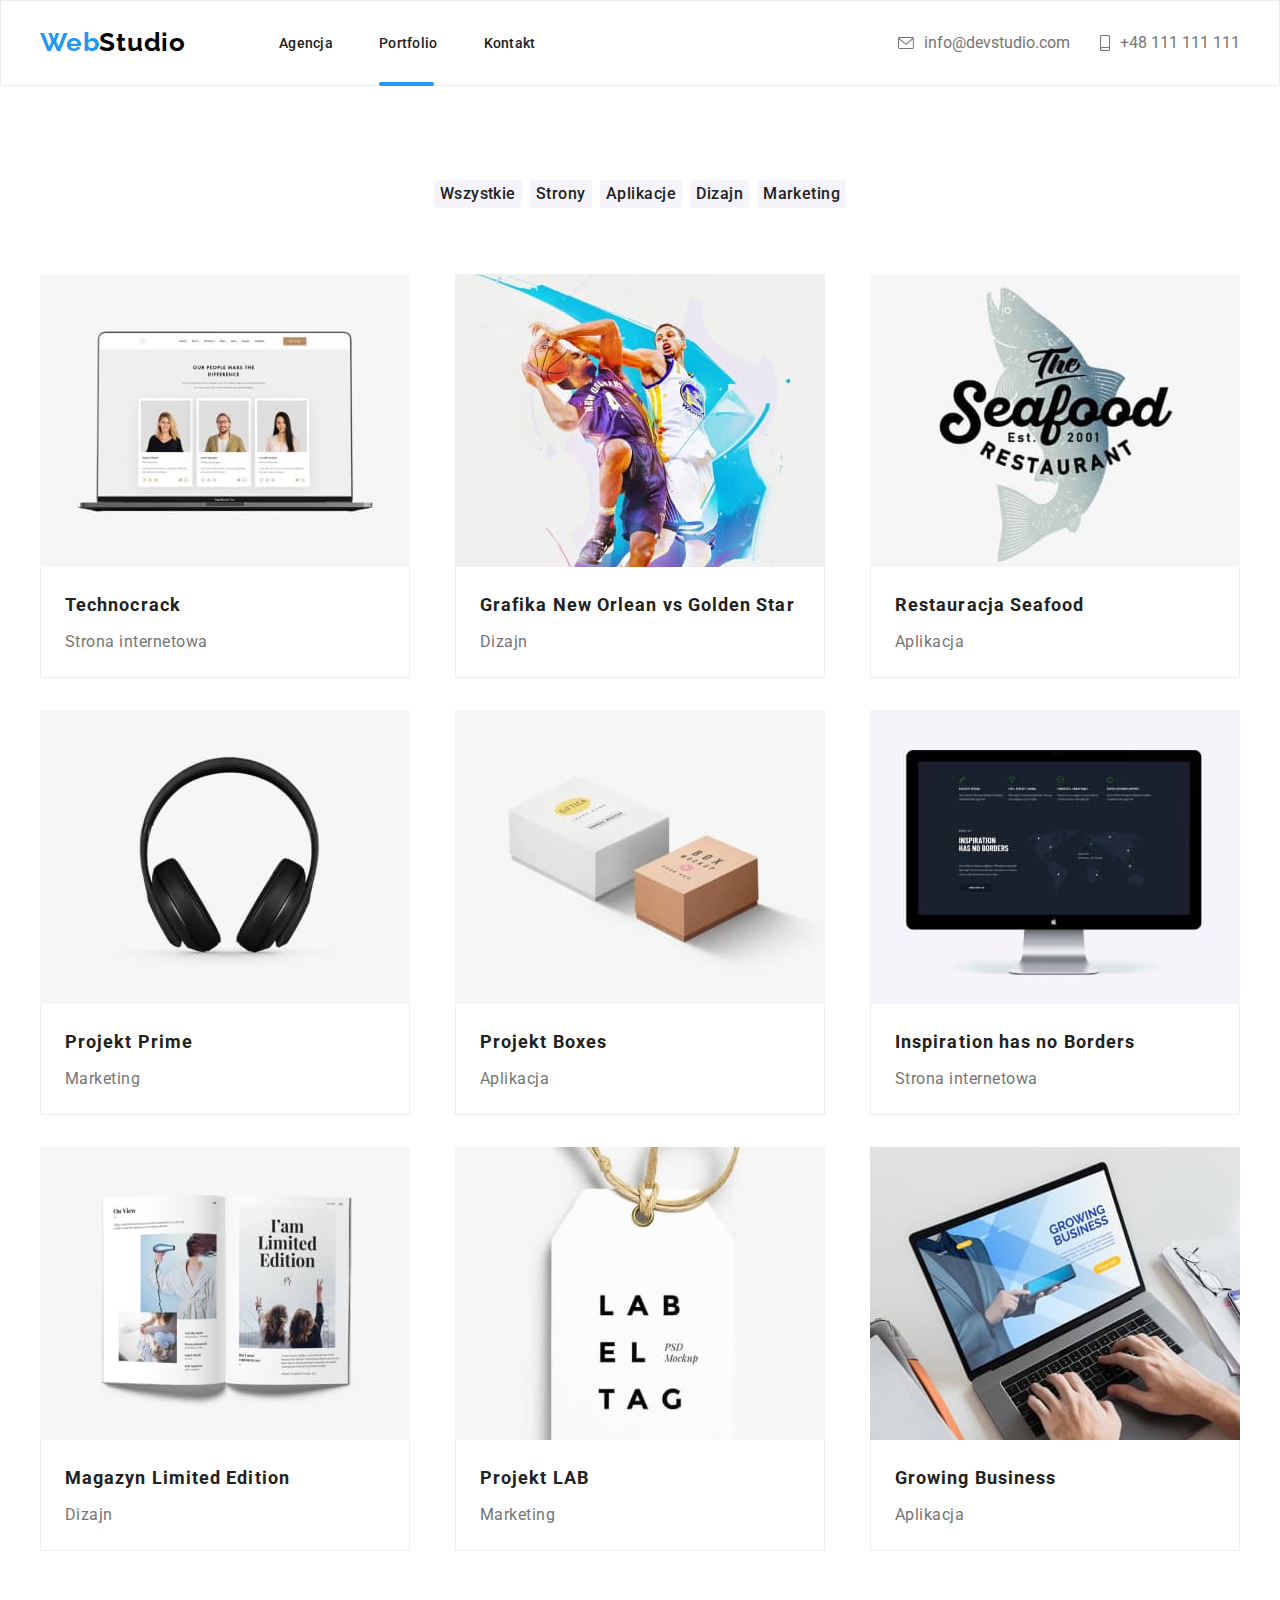
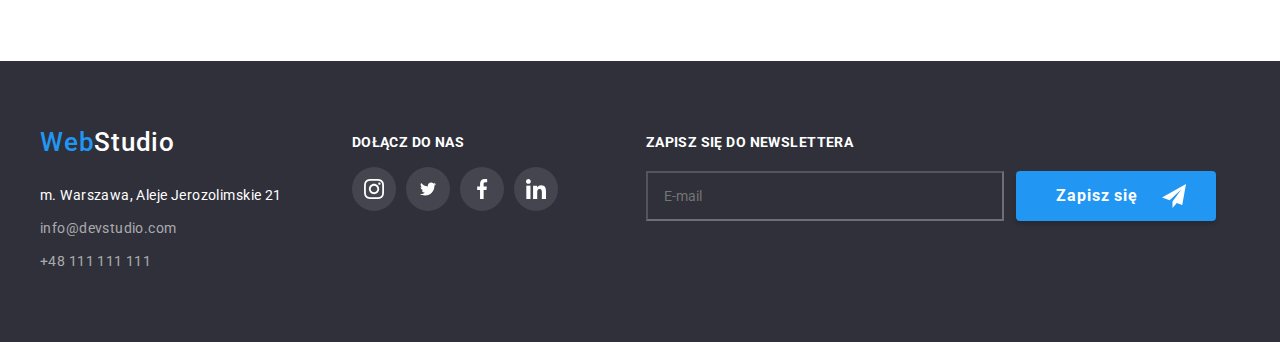
==== portfolio.html @ db3031ad "changes done" ====
<!DOCTYPE html>
<html lang="en">
  <head>
    <meta charset="UTF-8" />
    <meta http-equiv="X-UA-Compatible" content="IE=edge" />
    <meta name="viewport" content="width=device-width, initial-scale=1.0" />
    <title>Document</title>
    <link
    rel="stylesheet"
    href="https://cdnjs.cloudflare.com/ajax/libs/modern-normalize/1.0.0/modern-normalize.min.css"
  />
    <link rel="stylesheet" href="css/styles.css" />
    <style>
      @import url('https://fonts.googleapis.com/css2?family=Raleway:wght@700&family=Roboto:ital,wght@0,400;0,500;0,900;1,700&display=swap');
    </style>
   </head>
  <body>
    <header class="header">
      <div class="container container--header">
        <a class="logo logo--header" href="./index.html"><span class="logo__web">Web</span><span
            class="logo__studio">Studio</span></a>
        <nav class="nav">
          <ul class="menu">
            <li class="menu-page"><a class="menu-page__link" href="./index.html">Agencja</a></li>
            <li class="menu-page"><a class="menu-page__link menu-page__link--active" href="./portfolio.html">Portfolio</a></li>
            <li class="menu-page"><a class="menu-page__link" href="">Kontakt</a></li>
          </ul>
        </nav>
        <ul class="header-contacts">
          <li class="header-info">
            <a class="header-info__link" href="mailto:info@devstudio.com">
              <svg class="header-info__svg" width="16" height="12">
                <use href="images/icons.svg#icon-envelope">
              </svg>
              info@devstudio.com</a>
          </li>
          <li class="header-info">
            <a class="header-info__link" href="tel:+48111111111">
              <svg class="header-info__svg" width="10" height="16">
                <use href="images/icons.svg#icon-smartphone">
              </svg>
              +48 111 111 111</a>
          </li>
        </ul>
      </div>
    </header>
  <main>
    <section class="section5">
      <div class="container">
    <ul class="ul">
      <li><button class="button2" type="button">Wszystkie</button></li>
      <li><button class="button2" type="button">Strony</button></li>
      <li><button class="button2" type="button">Aplikacje</button></li>
      <li><button class="button2" type="button">Dizajn</button></li>
      <li><button class="button2" type="button">Marketing</button></li>
    </ul>
    </div>
  </section>
  <section class="section6">
    <div class="container">
    <ul class="ul">
      <li>
          <figure class="section6-figure">
            <div class="overlay">
              <p class="overlay-text">
                Technocrack jest popularną platformą wykorzystywaną do rozpowszechniania koronawirusa. Firmy wykorzystują tę platformę
                do celów szpiegowskich i ataków na niezabezpieczone serwery konkurencji
              </p>
            </div>
        <img src="images/technocrack.jpg" alt="3 people on the picture" width="370" height="294" />
          <figcaption class="subtittle"><p class="name">Technocrack </p><p class="category">Strona internetowa</p></figcaption>
    </figure>
    </li>
      <li>
        <figure class="section6-figure">
          <div class="overlay">
            <p class="overlay-text">
              Technocrack jest popularną platformą wykorzystywaną do rozpowszechniania koronawirusa. Firmy wykorzystują tę platformę
              do celów szpiegowskich i ataków na niezabezpieczone serwery konkurencji
            </p>
          </div>
        <img src="images/basketball.jpg" alt="man playing basketball" width="370" height="294" />
    <figcaption class="subtittle"><p class="name">Grafika New Orlean vs Golden Star </p><p class="category">Dizajn</p></figcaption>
    </figure>  
    </li>
      <li>
        <figure class="section6-figure">  
          <div class="overlay">
            <p class="overlay-text">
              Technocrack jest popularną platformą wykorzystywaną do rozpowszechniania koronawirusa. Firmy wykorzystują tę platformę
              do celów szpiegowskich i ataków na niezabezpieczone serwery konkurencji
            </p>
          </div>
        <img src="images/seafood.jpg" alt="seafood restaurant" width="370" height="294" />
      <figcaption class="subtittle"><p class="name">Restauracja Seafood </p><p class="category">Aplikacja</p></figcaption>
    </figure>
  </li>
        <li>
        <figure class="section6-figure">  
          <div class="overlay">
            <p class="overlay-text">
              Technocrack jest popularną platformą wykorzystywaną do rozpowszechniania koronawirusa. Firmy wykorzystują tę platformę
              do celów szpiegowskich i ataków na niezabezpieczone serwery konkurencji
            </p>
          </div>
        <img src="images/headset.jpg" alt="headset" width="370" height="294" />
      <figcaption class="subtittle"><p class="name">Projekt Prime </p><p class="category">Marketing</p></figcaption>
    </figure>
        <li>
        <figure class="section6-figure">  
          <div class="overlay">
            <p class="overlay-text">
              Technocrack jest popularną platformą wykorzystywaną do rozpowszechniania koronawirusa. Firmy wykorzystują tę platformę
              do celów szpiegowskich i ataków na niezabezpieczone serwery konkurencji
            </p>
          </div>
        <img src="images/boxes.jpg" alt="2 boxes on the picture" width="370" height="294" />
      <figcaption class="subtittle"><p class="name">Projekt Boxes </p><p class="category">Aplikacja</p></figcaption>
    </figure>
  </li>
        <li>
        <figure class="section6-figure">
          <div class="overlay">
            <p class="overlay-text">
              Technocrack jest popularną platformą wykorzystywaną do rozpowszechniania koronawirusa. Firmy wykorzystują tę platformę
              do celów szpiegowskich i ataków na niezabezpieczone serwery konkurencji
            </p>
          </div>
        <img src="images/monitor.jpg" alt="monitor" width="370" height="294" />
      <figcaption class="subtittle"><p class="name">Inspiration has no Borders </p><p class="category">Strona internetowa</p></figcaption>
    </figure>
  </li>
        <li>
          <figure class="section6-figure">
            <div class="overlay">
              <p class="overlay-text">
                Technocrack jest popularną platformą wykorzystywaną do rozpowszechniania koronawirusa. Firmy wykorzystują tę platformę
                do celów szpiegowskich i ataków na niezabezpieczone serwery konkurencji
              </p>
            </div>
          <img src="images/book.jpg" alt="book" width="370" height="294" />
      <figcaption class="subtittle"><p class="name">Magazyn Limited Edition </p><p class="category">Dizajn</p></figcaption>
    </figure>
  </li>
          <li>
          <figure class="section6-figure">
            <div class="overlay">
              <p class="overlay-text">
                Technocrack jest popularną platformą wykorzystywaną do rozpowszechniania koronawirusa. Firmy wykorzystują tę platformę
                do celów szpiegowskich i ataków na niezabezpieczone serwery konkurencji
              </p>
            </div>
          <img src="images/label.jpg" alt="label" width="370" height="294" />
      <figcaption class="subtittle"><p class="name">Projekt LAB </p><p class="category">Marketing</p></figcaption>
    </figure>
  </li>
          <li>
          <figure class="section6-figure">
            <div class="overlay">
              <p class="overlay-text">
                Technocrack jest popularną platformą wykorzystywaną do rozpowszechniania koronawirusa. Firmy wykorzystują tę platformę
                do celów szpiegowskich i ataków na niezabezpieczone serwery konkurencji
              </p>
            </div>
          <img src="images/laptop.jpg" alt="laptop" width="370" height="294" />
    <figcaption class="subtittle"><p class="name">Growing Business </p><p class="category">Aplikacja</p></figcaption>
    </figure>
  </li>
        </ul>
        </div>
      </section>
  </main>
      <footer class="footer">
        <div class="container container--footer">
          <div class="footer-contacts">
            <a class="footer-contacts__link" href=""><span class="footer-contacts__web">Web</span><span
                class="footer-contacts__studio">Studio</span></a>
            <address class="foter-addres">
              m. Warszawa, Aleje Jerozolimskie 21
              <a class="footer-addres__contact" href="mailto:info@devstudio.com">info@devstudio.com</a>
              <a class="footer-addres__contact" href="tel:+48111111111">+48 111 111 111</a>
            </address>
          </div>
          <div>
            <p class="header-join-us">Dołącz do nas</p>
            <ul class="footer-social-bloc">
              <li class="footer-social-icon">
                <div class="footer-social-icon__circle">
                  <svg width="20" height="20">
                    <use href="images/icons.svg#icon-instagram">
                    </use>
                  </svg>
                </div>
              </li>
              <li class="footer-social-icon">
                <div class="footer-social-icon__circle">
                  <svg width="20" height="16">
                    <use href="images/icons.svg#icon-ellipse">
                    </use>
                  </svg>
                </div>
              </li>
              <li class="footer-social-icon">
                <div class="footer-social-icon__circle">
                  <svg width="20" height="20">
                    <use href="images/icons.svg#icon-facebook">
                    </use>
                  </svg>
                </div>
              </li>
              <li class="footer-social-icon">
                <div class="footer-social-icon__circle">
                  <svg width="20" height="20">
                    <use href="images/icons.svg#icon-linkedin">
                    </use>
                  </svg>
                </div>
              </li>
            </ul>
          </div>
          <form class="footer-form">
            <label class="footer-form__label">Zapisz się do newslettera
              <input class="footer-form__input" type="email" name="email" placeholder="E-mail" required>
            </label>
            <button class="footer-form__button" type="submit" name="submit">Zapisz się
              <svg class="footer-form__image" width="24" height="24">
                <use href="images/icons.svg#icon-send"></use>
              </svg>
            </button>
          </form>
        </div>
      </footer>
    </body>
</html>
---- css/styles.css ----
body {
  font-family: 'Roboto', 'Raleway', sans-serif;
  background-color: #ffffff;
}
:root {
  --brand-color: #2196f3;
  --brand-background-color: #2f303a;
  --brand-color2: #757575;
  --text-color: #fff;
  --chapter-color: #212121;
}

.container {
  width: 1200px;
  margin: 0 auto;
}

/* header beginning */

.header {
  border: 1px solid #ececec;
}
.container--header {
  display: flex;
  align-items: center;
}

.logo {
  text-decoration: none;
  margin-top: 24px;
  margin-bottom: 24px;
}
.logo--header {
  margin-right: 93px;
}

.logo__studio {
  font-family: 'Raleway';
  font-style: normal;
  font-weight: 700;
  font-size: 26px;
  line-height: 1.3830769231;
  letter-spacing: 0.03em;
  text-decoration: none;
  color: black;
}

.logo__web {
  font-family: 'Raleway';
  font-style: normal;
  font-weight: 700;
  font-size: 26px;
  line-height: 1.3830769231;
  letter-spacing: 0.03em;
  text-decoration: none;
  color: var(--brand-color);
}

.menu {
  list-style: none;
  display: flex;
  padding-left: 0px;
  padding-right: 0px;
  margin-bottom: 0px;
  margin-top: 0px;
}

.menu-page {
  position: relative;
}
.menu-page:not(:last-child) {
  margin-right: 46px;
}

.menu-page__link {
  text-decoration: none;
  color: #212121;
  font-style: normal;
  font-weight: 500;
  font-size: 14px;
  line-height: 1.1428571429;
  letter-spacing: 0.02em;
}
.menu-page__link:focus,
.menu-page__link:hover {
  color: var(--brand-color);
}

.menu-page__link--active::after {
  content: '';
  height: 4px;
  background: var(--brand-color);
  border-radius: 2px;
  margin-top: 30px;
  display: block;
  position: absolute;
  width: 55px;
}

.header-contacts {
  list-style: none;
  display: flex;
  margin-left: auto;
}

.header-info:nth-child(1) {
  margin-right: 30px;
}

.header-info:focus .header-info__link,
.header-info:hover .header-info__link,
.header-info:hover .header-info__svg,
.header-info:focus .header-info__svg {
  color: #2196f3;
  fill: #2196f3;
}

.header-info__link {
  text-decoration: none;
  color: #757575;
  align-items: center;
  display: flex;
}

.header-info__svg {
  fill: #757575;
  cursor: pointer;
  margin-right: 10px;
}

/* header end */

/*main beginning */

/*section1 beginnning*/

.section1 {
  color: var(--text-color);
  background-color: var(--brand-background-color);
  text-align: center;
  height: 600px;
  padding-top: 200px;
  padding-bottom: 200px;
  background-image: linear-gradient(rgba(47, 48, 58, 0.4), rgba(47, 48, 58, 0.4)),
    url('../images/background.jpg');
}

.container--section1 {
  align-items: center;
}

.section1__tittle {
  font-style: normal;
  font-weight: 900;
  font-size: 44px;
  line-height: 1.3636363636;
  letter-spacing: 0.06em;
  width: 696px;
  margin: 0 auto;
  text-transform: uppercase;
}

.section1__button {
  color: var(--text-color);
  background-color: var(--brand-color);
  cursor: pointer;
  font-style: normal;
  font-weight: 700;
  font-size: 16px;
  line-height: 1.875;
  letter-spacing: 0.06em;
  width: 200px;
  height: 50px;
  box-shadow: 0px 4px 4px rgba(0, 0, 0, 0.15);
  border-radius: 4px;
  border: none;
  margin-top: 30px;
}

/* section1 end*/

/*section2 beginning */

.section2 {
  padding-bottom: 94px;
  padding-top: 94px;
}

.lorem-section {
  display: flex;
  justify-content: space-between;
  list-style: none;
  padding-left: 0px;
  padding-right: 0px;
  margin-bottom: 0px;
  margin-top: 0px;
}

.lorem-column:not(:first-child) {
  margin-left: 30px;
}

.lorem-image {
  background-color: #f5f4fa;
  display: flex;
  justify-content: center;
  align-items: center;
  height: 120px;
}
.lorem-image__svg {
  fill: #757575;
  cursor: pointer;
  margin-right: 10px;
}
.lorem-column__title {
  color: var(--chapter-color);
  font-weight: 700;
  font-size: 14px;
  line-height: 1.1428571429;
  letter-spacing: 0.03em;
  text-transform: uppercase;
}

.lorem-column__text {
  color: var(--brand-color2);
  font-size: 14px;
  line-height: 1.7142857143;
}

/*section2 end */

/*section3 beginning */

.section3 {
  padding-bottom: 94px;
  padding-top: 0px;
}

.header-what-we-do {
  color: var(--chapter-color);
  font-weight: 700;
  font-size: 36px;
  line-height: 1.1666666667;
  letter-spacing: 0.03em;
  text-align: center;
  margin-top: 0px;
  margin-bottom: 50px;
}

.our-activities {
  list-style: none;
  display: flex;
  padding-left: 0px;
  padding-right: 0px;
  margin-bottom: 0px;
  margin-top: 0px;
  justify-content: space-between;
}

.branch {
  position: relative;
}
.branch__caption {
  position: absolute;
  width: 370px;
  height: 70px;
  background-color: #2f303a;
  opacity: 0.8;
  bottom: 4px;
  display: flex;
  justify-content: center;
  align-items: center;
}

.branch__title {
  font-family: 'Roboto';
  font-style: normal;
  font-weight: 700;
  font-size: 14px;
  line-height: 16px;
  letter-spacing: 0.03em;
  text-transform: uppercase;
  color: #ffffff;
}

/*section3 end */

/*section4 beginning */

.section4 {
  padding-bottom: 94px;
  padding-top: 94px;
  background-color: #f5f4fa;
}
.header-our-team {
  color: var(--chapter-color);
  font-weight: 700;
  font-size: 36px;
  line-height: 1.1666666667;
  letter-spacing: 0.03em;
  text-align: center;
  margin-top: 0px;
  margin-bottom: 50px;
}

.team-section {
  list-style: none;
  display: flex;
  padding-left: 0px;
  padding-right: 0px;
  margin-bottom: 0px;
  margin-top: 0px;
  justify-content: space-between;
}

.figure-person {
  width: 270px;
  background-color: #fff;
  box-shadow: 0px 1px 3px rgba(0, 0, 0, 0.12), 0px 1px 1px rgba(0, 0, 0, 0.14),
    0px 2px 1px rgba(0, 0, 0, 0.2);
  border-radius: 0px 0px 4px 4px;
  display: flex;
  flex-direction: column;
  align-items: center;
  margin-left: 15px;
  margin-right: 0px;
}

.figure-person:nth-child(1) {
  margin-left: 0px;
}

.figure-person:nth-child(4) {
  margin-right: 0px;
}

.figcaption-person {
  margin-top: 20px;
  margin-bottom: 20px;
  width: 100%;
}

.figcaption-person__name {
  font-weight: 500;
  font-size: 16px;
  line-height: 1.1875;
  letter-spacing: 0.03em;
  color: #212121;
  margin-bottom: 10px;
  margin-top: 10px;
  text-align: center;
}

.figcaption-person__job {
  font-size: 16px;
  line-height: 1.1875;
  letter-spacing: 0.03em;
  color: var(--brand-color2);
  margin-bottom: 10px;
  margin-top: 10px;
  text-align: center;
}

.team-social-media {
  list-style: none;
  display: flex;
  justify-content: space-evenly;
  padding-left: 0px;
}

.social-icon {
  cursor: pointer;
}
.social-icon__border {
  display: flex;
  width: 40px;
  height: 40px;
  cursor: pointer;
  justify-content: center;
  align-items: center;
  border-radius: 50%;
  fill: #afb1b8;
  transition: 250ms cubic-bezier(0.4, 0, 0.2, 1);
}

.social-icon__border:hover,
.social-icon__border:focus {
  background: #2196f3;
  fill: #fff;
}

/*section4 end */

/*section-clients beginning */

.section-clients {
  padding-bottom: 94px;
  padding-top: 94px;
}

.header-our-clients {
  color: var(--chapter-color);
  font-weight: 700;
  font-size: 36px;
  line-height: 1.1666666667;
  letter-spacing: 0.03em;
  text-align: center;
  margin-top: 0px;
  margin-bottom: 50px;
}

.clients-logo-section {
  display: flex;
  justify-content: space-between;
  padding-left: 0px;
}

.clients-logo {
  list-style: none;
  fill: #afb1b8;
  cursor: pointer;
  transition: 250ms cubic-bezier(0.4, 0, 0.2, 1);
}

.clients-logo__image {
  border: 1px solid #afb1b8;
  border-radius: 4px;
  transition-property: fill, color;
  transition: 250ms cubic-bezier(0.4, 0, 0.2, 1);
}

.clients-logo__image:hover,
.clients-logo__image:focus {
  fill: #2196f3;
  border-color: #2196f3;
}

/*section-clients end */

/*footer beginning */

.footer {
  background-color: var(--brand-background-color);
}

.container--footer {padding-top: 60px;
  padding-bottom: 60px;
  display: flex;}

.footer-contacts {margin-right: 70px;}
.footer-contacts__link {text-decoration: none;

}
.footer-contacts__web {color: var(--brand-color);
  font-style: normal;
  font-weight: 500;
  font-size: 26px;
  line-height: 1.625;
  letter-spacing: 0.03em;
  border-radius: 4px;
  border: none;
  transition: 250ms cubic-bezier(0.4, 0, 0.2, 1);}

.footer-contacts__studio {
  cursor: pointer;
  font-style: normal;
  font-weight: 500;
  font-size: 26px;
  line-height: 1.625;
  letter-spacing: 0.03em;
  color: var(--text-color);
  border-radius: 4px;
  border: none;
  transition: 250ms cubic-bezier(0.4, 0, 0.2, 1);}

.foter-addres {color: #fff;
  font-style: normal;
  font-size: 14px;
  line-height: 1.7142857143;
  letter-spacing: 0.03em;
  padding-top: 20px;}

.footer-addres__contact {margin-top: 9px;
  margin-bottom: 9px;
  text-decoration: none;
color: rgba(255, 255, 255, 0.6);
  display: block;}

.footer-addres__contact:hover,
.footer-addres__contact:focus {
  color: var(--brand-color);
}

.header-join-us {font-family: 'Roboto';
  font-style: normal;
  font-weight: 700;
  font-size: 14px;
  line-height: 1.14;
  letter-spacing: 0.03em;
  text-transform: uppercase;
  color: #fff;}

.footer-social-bloc {list-style: none;
  display: flex;
  padding-left: 0px;}


.footer-social-icon {
  margin-right: 10px;
  cursor: pointer;
}

.footer-social-icon__circle {background-color: rgba(255, 255, 255, 0.1);
  width: 44px;
  height: 44px;
  border-radius: 50px;
  display: flex;
  justify-content: center;
  align-items: center;
  fill: #fff;
  transition: 250ms cubic-bezier(0.4, 0, 0.2, 1);}

.footer-social-icon__circle:hover,
.footer-social-icon__circle:focus {
  background-color: #2196f3;
}

.footer-form {
  margin-left: 78px;
  display: flex;
  padding-top: 14px;
}

.footer-form__label {
  color: white;
  text-transform: uppercase;
  font-size: 14px;
  line-height: 1.14;
  letter-spacing: 0.03em;
  font-weight: 700;
  width: 358px;
  margin-right: 12px;
}

.footer-form__input {
  height: 50px;
  width: 358px;
  background-color: #2f303a;
  border-color: rgba(255, 255, 255, 0.3);
  margin-top: 20px;
  padding-left: 16px;
  color: #fff;
}

.footer-form__button {
  width: 200px;
  height: 50px;
  background-color: var(--brand-color);
  box-shadow: 0px 4px 4px rgba(0, 0, 0, 0.15);
  border-radius: 4px;
  border-color: var(--brand-color);
  border: 1px;
  font-weight: 700;
  font-size: 16px;
  line-height: 1.875;
  color: #fff;
  cursor: pointer;
  fill: #fff;
  display: flex;
  align-items: center;
  margin-top: 36px;
  padding-left: 40px;
  padding-right: 0px;
  letter-spacing: 0.06em;
}

.footer-form__image {
  margin-left: 24px;
  margin-right: 28px;
}

/*footer end */

/* modal-window beginning*/


.backdrop {
  position: fixed;
  width: 100%;
  height: 100%;
  left: 0;
  top: 0;
  background-color: rgba(0, 0, 0, 0.2);
}

.is-hidden {
  opacity: 0;
  visibility: hidden;
  pointer-events: none;
}

.is-hidden .modal {
  transform: scale(0.1);
}

.modal {
  position: absolute;
  width: 528px;
  min-height: 581px;
  background-color: #ffffff;
  box-shadow: 0px 1px 3px rgba(0, 0, 0, 0.12), 0px 1px 1px rgba(0, 0, 0, 0.14),
    0px 2px 1px rgba(0, 0, 0, 0.2);
  border-radius: 4px;
  top: 50%;
  left: 50%;
  transition-property: scale;
  transform: translate(-50%, -50%);
  transition: 250ms cubic-bezier(0.4, 0, 0.2, 1);
}

.modal__head {
  text-align: center;
  padding: 0;
  margin-top: 40px;
}

.modal__form {
  display: block;
}

.modal__label {
  display: block;
  padding-left: 40px;
  padding-right: 40px;
  color: #757575;
  position: relative;
}

.modal__input {
  width: 100%;
  margin-top: 4px;
  margin-bottom: 10px;
  border: 1px solid rgba(33, 33, 33, 0.2);
  padding-left: 35px;
  height: 40px;
  border-radius: 4px;
}

.modal__checkbox {
  -moz-appearance: none;
  -webkit-appearance: none;
  appearance: none;
  display: flex;
  align-items: center;
}

.modal-label-checkbox::before {
  content: '';
  display: block;
  width: 16px;
  height: 16px;
  border: 2px solid #212121;
  margin-right: 9px;
  border-radius: 2px;
}

.modal__checkbox:checked+.modal-label-checkbox::before {
  background-color: var(--brand-color);
  border: none;
  display: block;
  background-image: url(../images/icon-check.svg);
  background-repeat: no-repeat;
  background-position: center center;
  border-radius: 2px;
}








.name {
  font-weight: 700;
  font-size: 18px;
  line-height: 2;
  letter-spacing: 0.06em;
  color: #212121;
  margin-bottom: 4px;
  margin-top: -4px;
  padding-left: 24px;
  padding-top: 20px;
}

.category {
  font-size: 16px;
  line-height: 1.875;
  letter-spacing: 0.03em;
  color: var(--brand-color2);
  margin-top: 4px;
  padding-left: 24px;
  margin-bottom: 20px;
}


.section5,
.section6 {
  padding-bottom: 94px;
  padding-top: 94px;
}

.section5 .ul {
  justify-content: center;
}
.section5 li:not(:last-child) {
  margin-right: 8px;
}

.section5 {
  padding-bottom: 0px;
}
.section6 {
  padding-top: 50px;
}
.section6 .ul {
  flex-wrap: wrap;
  justify-content: space-between;
}
.section6 .ul {
  flex-basis: calc((100% - 20px) / 3);
}
.section6 figure {
  margin-left: 0px;
  margin-right: 0px;
}

.chapter {
  color: #212121;
  font-weight: 700;
  font-size: 36px;
  line-height: 1.1666666667;
  letter-spacing: 0.03em;
  text-align: center;
  margin-top: 0px;
  margin-bottom: 50px;
}

.contacts a {
  color: var(--brand-color2);
  font-style: normal;
  font-weight: 500;
  font-size: 14px;
  line-height: 16px;
  letter-spacing: 0.02em;
}
.contacts a:hover,
.contacts a:focus {
  color: var(--brand-color);
}

.button2 {
  background-color: #f5f4fa;
  cursor: pointer;
  font-style: normal;
  font-weight: 500;
  font-size: 16px;
  line-height: 1.625;
  letter-spacing: 0.03em;
  color: #212121;
  border-radius: 4px;
  border: none;
  transition: 250ms cubic-bezier(0.4, 0, 0.2, 1);
}

.button2:hover,
.button2:focus {
  background-color: var(--brand-color);
  color: #fff;
  box-shadow: 0px 3px 1px rgba(0, 0, 0, 0.1), 0px 1px 2px rgba(0, 0, 0, 0.08),
    0px 2px 2px rgba(0, 0, 0, 0.12);
  border-radius: 4px;
}

.subtittle {
  border-right: 1px solid #eeeeee;
  border-left: 1px solid #eeeeee;
  border-bottom: 1px solid #eeeeee;
  width: 370px;
  margin-right: 0px;
  margin-left: 0px;
}
.ul {
  list-style: none;
  display: flex;
  padding-left: 0px;
  padding-right: 0px;
  margin-bottom: 0px;
  margin-top: 0px;
}

.ul-footer {
  list-style: none;
  display: flex;
}

.ul-join-us {
  display: flex;
  list-style: none;
  padding-left: 0px;
}
.join-us {
  font-family: 'Roboto';
  font-weight: 700;
  font-size: 14px;
  line-height: 1.17;
  color: #fff;
  text-transform: uppercase;
}
.footer-margin {
  margin-right: 70px;
}
.li-join-us {
  margin-right: 10px;
}

.section6-figure {
  position: relative;
  overflow: hidden;
  cursor: pointer;
}
.subtittle {
  margin-top: -5px;
  background-color: #ffffff;
  position: relative;
  z-index: 100;
}
.overlay {
  position: absolute;
  z-index: 99;
  display: flex;
  background-color: #2196f3;
  opacity: 0.9;
  width: 370px;
  height: 294px;
  transition-property: transform, translate;
  transform: translatey(100%);
  transition: 250ms ease;
  align-items: center;
  transition: 250ms cubic-bezier(0.4, 0, 0.2, 1);
}
.overlay-text {
  font-family: 'Roboto';
  font-style: normal;
  font-weight: 400;
  font-size: 18px;
  line-height: 1.55;
  letter-spacing: 0.03em;
  color: #ffffff;
  margin-left: 24px;
  margin-right: 45px;
}

.section6-figure:hover .overlay {
  transform: translatey(0);
}
.section6-figure:hover {
  box-shadow: 0px 1px 1px rgba(0, 0, 0, 0.12), 0px 4px 4px rgba(0, 0, 0, 0.06),
    1px 4px 6px rgba(0, 0, 0, 0.16);
}

.instagram-div {
  background-color: rgba(255, 255, 255, 0.1);
}

.close-btn {
  border-radius: 50%;
  width: 30px;
  height: 30px;
  position: absolute;
  top: 8px;
  right: 8px;
  border: 1px solid rgba(0, 0, 0, 0.1);
  background-color: #fff;
  justify-content: center;
  align-items: center;
  display: flex;
  cursor: pointer;
}

.modal__textarea {
  font-size: 12px;
  font-weight: 400;
  padding: 12px 16px;
  letter-spacing: 0.01em;
  width: 100%;
  margin-top: 4px;
  margin-bottom: 10px;
  border: 1px solid rgba(33, 33, 33, 0.2);
  border-radius: 4px;
}
.modal__textarea::placeholder {
  color: rgba(117, 117, 117, 0.5);
}
.modal__textarea:focus-within {
  border: 1px solid var(--brand-color);
  fill: var(--brand-color);
  outline: none;
}

.modal-input:focus-within {
  border: 1px solid var(--brand-color);
  fill: var(--brand-color);
  outline: none;
}
.modal-label-checkbox {
  display: flex;
  justify-content: center;
  align-items: center;
  color: #757575;
}
.modal-label:focus-within {
  fill: var(--brand-color);
}
.modal-button {
  display: flex;
  margin-left: auto;
  margin-right: auto;
  background-color: var(--brand-color);
  color: #fff;
  width: 200px;
  height: 50px;
  justify-content: center;
  align-items: center;
  border: 1px var(--brand-color);
  box-shadow: 0px 4px 4px rgba(0, 0, 0, 0.15);
  border-radius: 4px;
  cursor: pointer;
  font-weight: 700;
  font-size: 16px;
  line-height: 1.875;
  letter-spacing: 0.06em;
  margin-top: 30px;
}

.modal-link {
  color: var(--brand-color);
}

.svg-envelope {
  position: absolute;
  left: 55px;
  top: 34px;
}
.svg-phone {
  position: absolute;
  left: 55px;
  top: 34px;
}
.svg-person {
  position: absolute;
  left: 55px;
  top: 34px;
}
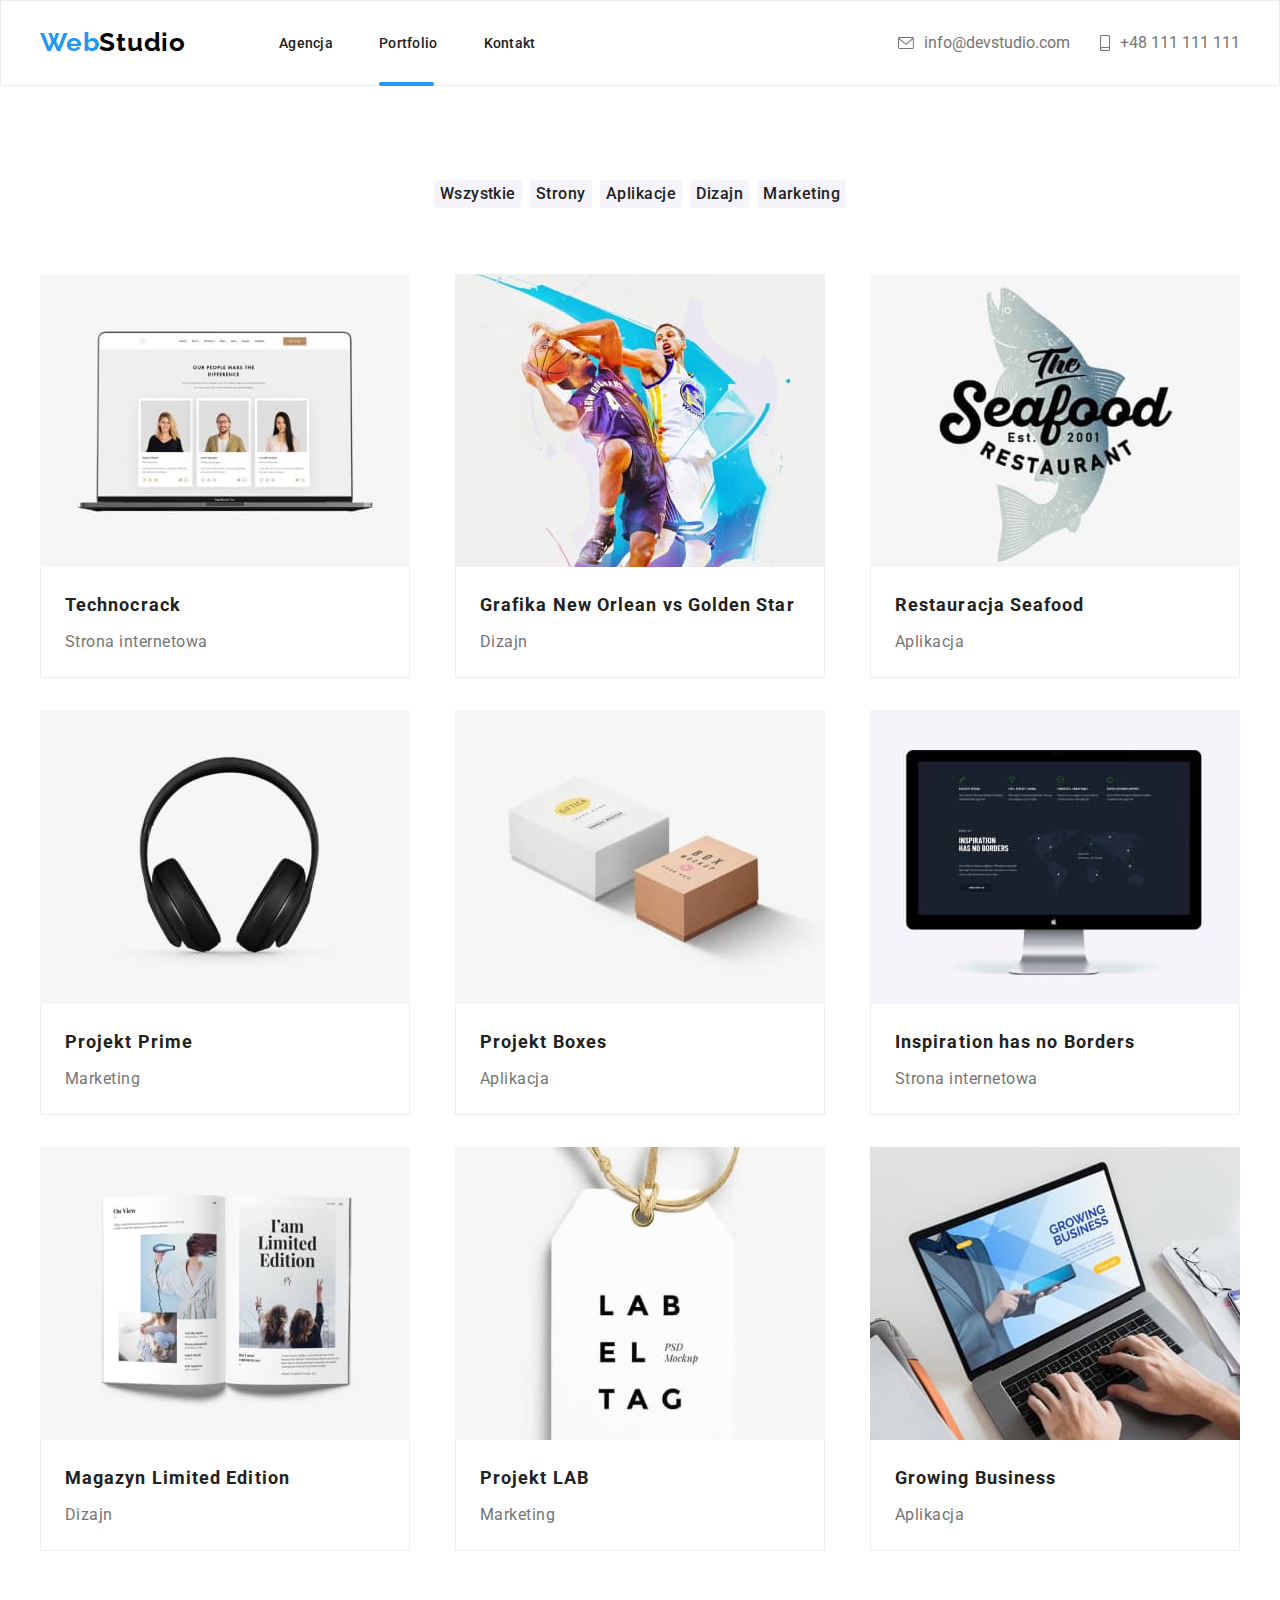
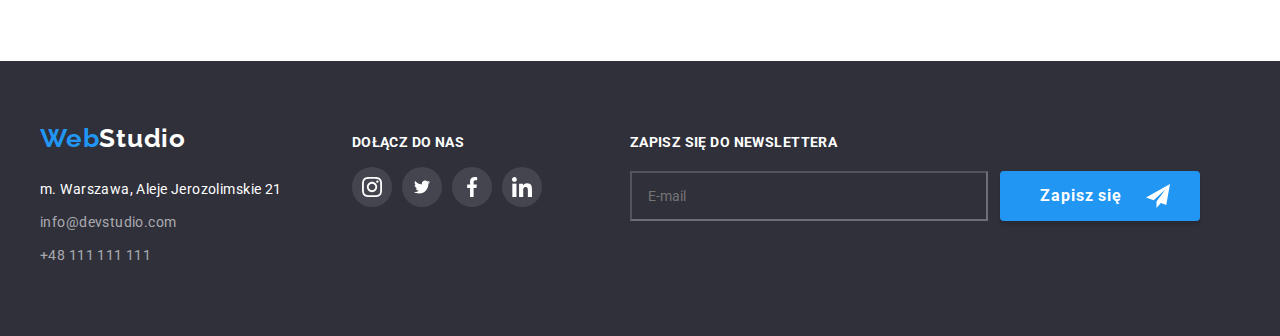
==== commit e8f309df: "layout scss started" ====
--- a/portfolio.html
+++ b/portfolio.html
@@ -3,7 +3,7 @@
   <head>
     <meta charset="UTF-8" />
     <meta http-equiv="X-UA-Compatible" content="IE=edge" />
-    <meta name="viewport" content="width=device-width, initial-scale=1.0" />
+    <meta single-product__name="viewport" content="width=device-width, initial-scale=1.0" />
     <title>Document</title>
     <link
     rel="stylesheet"
@@ -17,8 +17,8 @@
   <body>
     <header class="header">
       <div class="container container--header">
-        <a class="logo logo--header" href="./index.html"><span class="logo__web">Web</span><span
-            class="logo__studio">Studio</span></a>
+        <a class="logo-link" href="./index.html"><span class="logo logo--web">Web</span><span
+            class="logo logo--studio">Studio</span></a>
         <nav class="nav">
           <ul class="menu">
             <li class="menu-page"><a class="menu-page__link" href="./index.html">Agencja</a></li>
@@ -45,125 +45,125 @@
       </div>
     </header>
   <main>
-    <section class="section5">
+    <section class="preference">
       <div class="container">
-    <ul class="ul">
-      <li><button class="button2" type="button">Wszystkie</button></li>
-      <li><button class="button2" type="button">Strony</button></li>
-      <li><button class="button2" type="button">Aplikacje</button></li>
-      <li><button class="button2" type="button">Dizajn</button></li>
-      <li><button class="button2" type="button">Marketing</button></li>
+    <ul class="categories">
+      <li class="categories__list"><button class="categories__button" type="button">Wszystkie</button></li>
+      <li class="categories__list"><button class="categories__button" type="button">Strony</button></li>
+      <li class="categories__list"><button class="categories__button" type="button">Aplikacje</button></li>
+      <li class="categories__list"><button class="categories__button" type="button">Dizajn</button></li>
+      <li class="categories__list"><button class="categories__button" type="button">Marketing</button></li>
     </ul>
     </div>
   </section>
-  <section class="section6">
+  <section class="products">
     <div class="container">
-    <ul class="ul">
+    <ul class="cards">
       <li>
-          <figure class="section6-figure">
-            <div class="overlay">
-              <p class="overlay-text">
+          <figure class="single-product">
+            <div class="single-product__overlay">
+              <p class="single-product__overlay-text">
                 Technocrack jest popularną platformą wykorzystywaną do rozpowszechniania koronawirusa. Firmy wykorzystują tę platformę
                 do celów szpiegowskich i ataków na niezabezpieczone serwery konkurencji
               </p>
             </div>
         <img src="images/technocrack.jpg" alt="3 people on the picture" width="370" height="294" />
-          <figcaption class="subtittle"><p class="name">Technocrack </p><p class="category">Strona internetowa</p></figcaption>
+          <figcaption class="single-product__subtittle"><p class="single-product__name">Technocrack </p><p class="single-product__category">Strona internetowa</p></figcaption>
     </figure>
     </li>
       <li>
-        <figure class="section6-figure">
-          <div class="overlay">
-            <p class="overlay-text">
+        <figure class="single-product">
+          <div class="single-product__overlay">
+            <p class="single-product__overlay-text">
               Technocrack jest popularną platformą wykorzystywaną do rozpowszechniania koronawirusa. Firmy wykorzystują tę platformę
               do celów szpiegowskich i ataków na niezabezpieczone serwery konkurencji
             </p>
           </div>
         <img src="images/basketball.jpg" alt="man playing basketball" width="370" height="294" />
-    <figcaption class="subtittle"><p class="name">Grafika New Orlean vs Golden Star </p><p class="category">Dizajn</p></figcaption>
+    <figcaption class="single-product__subtittle"><p class="single-product__name">Grafika New Orlean vs Golden Star </p><p class="single-product__category">Dizajn</p></figcaption>
     </figure>  
     </li>
       <li>
-        <figure class="section6-figure">  
-          <div class="overlay">
-            <p class="overlay-text">
+        <figure class="single-product">  
+          <div class="single-product__overlay">
+            <p class="single-product__overlay-text">
               Technocrack jest popularną platformą wykorzystywaną do rozpowszechniania koronawirusa. Firmy wykorzystują tę platformę
               do celów szpiegowskich i ataków na niezabezpieczone serwery konkurencji
             </p>
           </div>
         <img src="images/seafood.jpg" alt="seafood restaurant" width="370" height="294" />
-      <figcaption class="subtittle"><p class="name">Restauracja Seafood </p><p class="category">Aplikacja</p></figcaption>
-    </figure>
-  </li>
-        <li>
-        <figure class="section6-figure">  
-          <div class="overlay">
-            <p class="overlay-text">
+      <figcaption class="single-product__subtittle"><p class="single-product__name">Restauracja Seafood </p><p class="single-product__category">Aplikacja</p></figcaption>
+    </figure>
+  </li>
+        <li>
+        <figure class="single-product">  
+          <div class="single-product__overlay">
+            <p class="single-product__overlay-text">
               Technocrack jest popularną platformą wykorzystywaną do rozpowszechniania koronawirusa. Firmy wykorzystują tę platformę
               do celów szpiegowskich i ataków na niezabezpieczone serwery konkurencji
             </p>
           </div>
         <img src="images/headset.jpg" alt="headset" width="370" height="294" />
-      <figcaption class="subtittle"><p class="name">Projekt Prime </p><p class="category">Marketing</p></figcaption>
-    </figure>
-        <li>
-        <figure class="section6-figure">  
-          <div class="overlay">
-            <p class="overlay-text">
+      <figcaption class="single-product__subtittle"><p class="single-product__name">Projekt Prime </p><p class="single-product__category">Marketing</p></figcaption>
+    </figure>
+        <li>
+        <figure class="single-product">  
+          <div class="single-product__overlay">
+            <p class="single-product__overlay-text">
               Technocrack jest popularną platformą wykorzystywaną do rozpowszechniania koronawirusa. Firmy wykorzystują tę platformę
               do celów szpiegowskich i ataków na niezabezpieczone serwery konkurencji
             </p>
           </div>
         <img src="images/boxes.jpg" alt="2 boxes on the picture" width="370" height="294" />
-      <figcaption class="subtittle"><p class="name">Projekt Boxes </p><p class="category">Aplikacja</p></figcaption>
-    </figure>
-  </li>
-        <li>
-        <figure class="section6-figure">
-          <div class="overlay">
-            <p class="overlay-text">
+      <figcaption class="single-product__subtittle"><p class="single-product__name">Projekt Boxes </p><p class="single-product__category">Aplikacja</p></figcaption>
+    </figure>
+  </li>
+        <li>
+        <figure class="single-product">
+          <div class="single-product__overlay">
+            <p class="single-product__overlay-text">
               Technocrack jest popularną platformą wykorzystywaną do rozpowszechniania koronawirusa. Firmy wykorzystują tę platformę
               do celów szpiegowskich i ataków na niezabezpieczone serwery konkurencji
             </p>
           </div>
         <img src="images/monitor.jpg" alt="monitor" width="370" height="294" />
-      <figcaption class="subtittle"><p class="name">Inspiration has no Borders </p><p class="category">Strona internetowa</p></figcaption>
-    </figure>
-  </li>
-        <li>
-          <figure class="section6-figure">
-            <div class="overlay">
-              <p class="overlay-text">
+      <figcaption class="single-product__subtittle"><p class="single-product__name">Inspiration has no Borders </p><p class="single-product__category">Strona internetowa</p></figcaption>
+    </figure>
+  </li>
+        <li>
+          <figure class="single-product">
+            <div class="single-product__overlay">
+              <p class="single-product__overlay-text">
                 Technocrack jest popularną platformą wykorzystywaną do rozpowszechniania koronawirusa. Firmy wykorzystują tę platformę
                 do celów szpiegowskich i ataków na niezabezpieczone serwery konkurencji
               </p>
             </div>
           <img src="images/book.jpg" alt="book" width="370" height="294" />
-      <figcaption class="subtittle"><p class="name">Magazyn Limited Edition </p><p class="category">Dizajn</p></figcaption>
+      <figcaption class="single-product__subtittle"><p class="single-product__name">Magazyn Limited Edition </p><p class="single-product__category">Dizajn</p></figcaption>
     </figure>
   </li>
           <li>
-          <figure class="section6-figure">
-            <div class="overlay">
-              <p class="overlay-text">
+          <figure class="single-product">
+            <div class="single-product__overlay">
+              <p class="single-product__overlay-text">
                 Technocrack jest popularną platformą wykorzystywaną do rozpowszechniania koronawirusa. Firmy wykorzystują tę platformę
                 do celów szpiegowskich i ataków na niezabezpieczone serwery konkurencji
               </p>
             </div>
           <img src="images/label.jpg" alt="label" width="370" height="294" />
-      <figcaption class="subtittle"><p class="name">Projekt LAB </p><p class="category">Marketing</p></figcaption>
+      <figcaption class="single-product__subtittle"><p class="single-product__name">Projekt LAB </p><p class="single-product__category">Marketing</p></figcaption>
     </figure>
   </li>
           <li>
-          <figure class="section6-figure">
-            <div class="overlay">
-              <p class="overlay-text">
+          <figure class="single-product">
+            <div class="single-product__overlay">
+              <p class="single-product__overlay-text">
                 Technocrack jest popularną platformą wykorzystywaną do rozpowszechniania koronawirusa. Firmy wykorzystują tę platformę
                 do celów szpiegowskich i ataków na niezabezpieczone serwery konkurencji
               </p>
             </div>
           <img src="images/laptop.jpg" alt="laptop" width="370" height="294" />
-    <figcaption class="subtittle"><p class="name">Growing Business </p><p class="category">Aplikacja</p></figcaption>
+    <figcaption class="single-product__subtittle"><p class="single-product__name">Growing Business </p><p class="single-product__category">Aplikacja</p></figcaption>
     </figure>
   </li>
         </ul>
@@ -173,8 +173,8 @@
       <footer class="footer">
         <div class="container container--footer">
           <div class="footer-contacts">
-            <a class="footer-contacts__link" href=""><span class="footer-contacts__web">Web</span><span
-                class="footer-contacts__studio">Studio</span></a>
+            <a class="footer-contacts__link" href=""><span class="logo logo--web">Web</span><span class="logo logo--footer">Studio</span></a
+              >
             <address class="foter-addres">
               m. Warszawa, Aleje Jerozolimskie 21
               <a class="footer-addres__contact" href="mailto:info@devstudio.com">info@devstudio.com</a>
@@ -185,7 +185,7 @@
             <p class="header-join-us">Dołącz do nas</p>
             <ul class="footer-social-bloc">
               <li class="footer-social-icon">
-                <div class="footer-social-icon__circle">
+                <div class="social-icon social-icon--footer">
                   <svg width="20" height="20">
                     <use href="images/icons.svg#icon-instagram">
                     </use>
@@ -193,7 +193,7 @@
                 </div>
               </li>
               <li class="footer-social-icon">
-                <div class="footer-social-icon__circle">
+                <div class="social-icon social-icon--footer">
                   <svg width="20" height="16">
                     <use href="images/icons.svg#icon-ellipse">
                     </use>
@@ -201,7 +201,7 @@
                 </div>
               </li>
               <li class="footer-social-icon">
-                <div class="footer-social-icon__circle">
+                <div class="social-icon social-icon--footer">
                   <svg width="20" height="20">
                     <use href="images/icons.svg#icon-facebook">
                     </use>
@@ -209,7 +209,7 @@
                 </div>
               </li>
               <li class="footer-social-icon">
-                <div class="footer-social-icon__circle">
+                <div class="social-icon social-icon--footer">
                   <svg width="20" height="20">
                     <use href="images/icons.svg#icon-linkedin">
                     </use>
@@ -220,9 +220,9 @@
           </div>
           <form class="footer-form">
             <label class="footer-form__label">Zapisz się do newslettera
-              <input class="footer-form__input" type="email" name="email" placeholder="E-mail" required>
+              <input class="footer-form__input" type="email" single-product__name="email" placeholder="E-mail" required>
             </label>
-            <button class="footer-form__button" type="submit" name="submit">Zapisz się
+            <button class="button button--footer" type="submit" single-product__name="submit">Zapisz się
               <svg class="footer-form__image" width="24" height="24">
                 <use href="images/icons.svg#icon-send"></use>
               </svg>
--- a/css/styles.css
+++ b/css/styles.css
@@ -2,6 +2,7 @@
   font-family: 'Roboto', 'Raleway', sans-serif;
   background-color: #ffffff;
 }
+
 :root {
   --brand-color: #2196f3;
   --brand-background-color: #2f303a;
@@ -9,11 +10,57 @@
   --text-color: #fff;
   --chapter-color: #212121;
 }
-
 .container {
   width: 1200px;
   margin: 0 auto;
 }
+.is-hidden {
+  opacity: 0;
+  visibility: hidden;
+  pointer-events: none;
+}
+/* components */
+
+.button {background-color: var(--brand-color);
+  color: var(--text-color);
+  cursor: pointer;
+  font-style: normal;
+  font-weight: 700;
+  font-size: 16px;
+  line-height: 1.875;
+  letter-spacing: 0.06em;
+  box-shadow: 0px 4px 4px rgba(0, 0, 0, 0.15);
+  border-radius: 4px;
+  border: none;
+  color: #fff;
+}
+
+.logo {
+  font-family: 'Raleway';
+  font-style: normal;
+  font-weight: 700;
+  font-size: 26px;
+  line-height: 1.3830769231;
+  letter-spacing: 0.03em;
+  text-decoration: none;
+  
+}
+.logo--studio {color: black;
+}
+
+.logo--web {color: var(--brand-color);
+}
+
+.social-icon {
+  display: flex;
+  width: 40px;
+  height: 40px;
+  cursor: pointer;
+  justify-content: center;
+  align-items: center;
+  border-radius: 50%;
+  transition: 250ms cubic-bezier(0.4, 0, 0.2, 1);
+}
 
 /* header beginning */
 
@@ -25,35 +72,11 @@
   align-items: center;
 }
 
-.logo {
+.logo-link {
   text-decoration: none;
   margin-top: 24px;
   margin-bottom: 24px;
-}
-.logo--header {
   margin-right: 93px;
-}
-
-.logo__studio {
-  font-family: 'Raleway';
-  font-style: normal;
-  font-weight: 700;
-  font-size: 26px;
-  line-height: 1.3830769231;
-  letter-spacing: 0.03em;
-  text-decoration: none;
-  color: black;
-}
-
-.logo__web {
-  font-family: 'Raleway';
-  font-style: normal;
-  font-weight: 700;
-  font-size: 26px;
-  line-height: 1.3830769231;
-  letter-spacing: 0.03em;
-  text-decoration: none;
-  color: var(--brand-color);
 }
 
 .menu {
@@ -132,9 +155,9 @@
 
 /*main beginning */
 
-/*section1 beginnning*/
-
-.section1 {
+/*effective-solutions beginnning*/
+
+.effective-solutions {
   color: var(--text-color);
   background-color: var(--brand-background-color);
   text-align: center;
@@ -145,11 +168,11 @@
     url('../images/background.jpg');
 }
 
-.container--section1 {
-  align-items: center;
-}
-
-.section1__tittle {
+.container--effective-solutions {
+  align-items: center;
+}
+
+.effective-solutions__tittle {
   font-style: normal;
   font-weight: 900;
   font-size: 44px;
@@ -160,28 +183,16 @@
   text-transform: uppercase;
 }
 
-.section1__button {
-  color: var(--text-color);
-  background-color: var(--brand-color);
-  cursor: pointer;
-  font-style: normal;
-  font-weight: 700;
-  font-size: 16px;
-  line-height: 1.875;
-  letter-spacing: 0.06em;
-  width: 200px;
-  height: 50px;
-  box-shadow: 0px 4px 4px rgba(0, 0, 0, 0.15);
-  border-radius: 4px;
-  border: none;
+.button--effective-solutions {
   margin-top: 30px;
-}
-
-/* section1 end*/
-
-/*section2 beginning */
-
-.section2 {
+  padding: 10px 42px;
+}
+
+/* effective-solutions end*/
+
+/*lorem-ipsum beginning */
+
+.lorem-ipsum {
   padding-bottom: 94px;
   padding-top: 94px;
 }
@@ -227,11 +238,11 @@
   line-height: 1.7142857143;
 }
 
-/*section2 end */
-
-/*section3 beginning */
-
-.section3 {
+/*lorem-ipsum end */
+
+/*what-we-do beginning */
+
+.what-we-do {
   padding-bottom: 94px;
   padding-top: 0px;
 }
@@ -283,11 +294,11 @@
   color: #ffffff;
 }
 
-/*section3 end */
-
-/*section4 beginning */
-
-.section4 {
+/*what-we-do end */
+
+/*our-team beginning */
+
+.our-team {
   padding-bottom: 94px;
   padding-top: 94px;
   background-color: #f5f4fa;
@@ -368,28 +379,18 @@
   padding-left: 0px;
 }
 
-.social-icon {
-  cursor: pointer;
-}
-.social-icon__border {
-  display: flex;
-  width: 40px;
-  height: 40px;
-  cursor: pointer;
-  justify-content: center;
-  align-items: center;
-  border-radius: 50%;
+.social-icon--our-team {
   fill: #afb1b8;
   transition: 250ms cubic-bezier(0.4, 0, 0.2, 1);
 }
 
-.social-icon__border:hover,
-.social-icon__border:focus {
+.social-icon--our-team:hover,
+.social-icon--our-team:focus {
   background: #2196f3;
   fill: #fff;
 }
 
-/*section4 end */
+/*our-team end */
 
 /*section-clients beginning */
 
@@ -443,85 +444,75 @@
   background-color: var(--brand-background-color);
 }
 
-.container--footer {padding-top: 60px;
+.container--footer {
+  padding-top: 60px;
   padding-bottom: 60px;
-  display: flex;}
-
-.footer-contacts {margin-right: 70px;}
-.footer-contacts__link {text-decoration: none;
-
-}
-.footer-contacts__web {color: var(--brand-color);
-  font-style: normal;
-  font-weight: 500;
-  font-size: 26px;
-  line-height: 1.625;
-  letter-spacing: 0.03em;
-  border-radius: 4px;
-  border: none;
-  transition: 250ms cubic-bezier(0.4, 0, 0.2, 1);}
-
-.footer-contacts__studio {
-  cursor: pointer;
-  font-style: normal;
-  font-weight: 500;
-  font-size: 26px;
-  line-height: 1.625;
-  letter-spacing: 0.03em;
-  color: var(--text-color);
-  border-radius: 4px;
-  border: none;
-  transition: 250ms cubic-bezier(0.4, 0, 0.2, 1);}
-
-.foter-addres {color: #fff;
+  display: flex;
+}
+
+.footer-contacts {
+  margin-right: 70px;
+}
+.footer-contacts__link {
+  text-decoration: none;
+}
+
+.logo--footer {
+ 
+  color: var(--text-color);}
+  
+
+.foter-addres {
+  color: #fff;
   font-style: normal;
   font-size: 14px;
   line-height: 1.7142857143;
   letter-spacing: 0.03em;
-  padding-top: 20px;}
-
-.footer-addres__contact {margin-top: 9px;
+  padding-top: 20px;
+}
+
+.footer-addres__contact {
+  margin-top: 9px;
   margin-bottom: 9px;
   text-decoration: none;
-color: rgba(255, 255, 255, 0.6);
-  display: block;}
+  color: rgba(255, 255, 255, 0.6);
+  display: block;
+}
 
 .footer-addres__contact:hover,
 .footer-addres__contact:focus {
   color: var(--brand-color);
 }
 
-.header-join-us {font-family: 'Roboto';
+.header-join-us {
+  font-family: 'Roboto';
   font-style: normal;
   font-weight: 700;
   font-size: 14px;
   line-height: 1.14;
   letter-spacing: 0.03em;
   text-transform: uppercase;
-  color: #fff;}
-
-.footer-social-bloc {list-style: none;
-  display: flex;
-  padding-left: 0px;}
-
+  color: #fff;
+}
+
+.footer-social-bloc {
+  list-style: none;
+  display: flex;
+  padding-left: 0px;
+}
 
 .footer-social-icon {
   margin-right: 10px;
   cursor: pointer;
 }
 
-.footer-social-icon__circle {background-color: rgba(255, 255, 255, 0.1);
-  width: 44px;
-  height: 44px;
-  border-radius: 50px;
-  display: flex;
-  justify-content: center;
-  align-items: center;
+.social-icon--footer {
+  background-color: rgba(255, 255, 255, 0.1);
   fill: #fff;
-  transition: 250ms cubic-bezier(0.4, 0, 0.2, 1);}
-
-.footer-social-icon__circle:hover,
-.footer-social-icon__circle:focus {
+}
+
+.social-icon--footer:hover,
+.social-icon--footer:focus {
   background-color: #2196f3;
 }
 
@@ -552,26 +543,15 @@
   color: #fff;
 }
 
-.footer-form__button {
+.button--footer {
   width: 200px;
   height: 50px;
-  background-color: var(--brand-color);
-  box-shadow: 0px 4px 4px rgba(0, 0, 0, 0.15);
-  border-radius: 4px;
-  border-color: var(--brand-color);
-  border: 1px;
-  font-weight: 700;
-  font-size: 16px;
-  line-height: 1.875;
-  color: #fff;
-  cursor: pointer;
   fill: #fff;
   display: flex;
   align-items: center;
   margin-top: 36px;
   padding-left: 40px;
   padding-right: 0px;
-  letter-spacing: 0.06em;
 }
 
 .footer-form__image {
@@ -582,7 +562,6 @@
 /*footer end */
 
 /* modal-window beginning*/
-
 
 .backdrop {
   position: fixed;
@@ -591,12 +570,6 @@
   left: 0;
   top: 0;
   background-color: rgba(0, 0, 0, 0.2);
-}
-
-.is-hidden {
-  opacity: 0;
-  visibility: hidden;
-  pointer-events: none;
 }
 
 .is-hidden .modal {
@@ -636,6 +609,10 @@
   position: relative;
 }
 
+.modal__label:focus-within {
+  fill: var(--brand-color);
+}
+
 .modal__input {
   width: 100%;
   margin-top: 4px;
@@ -646,6 +623,12 @@
   border-radius: 4px;
 }
 
+.modal__input:focus-within {
+  border: 1px solid var(--brand-color);
+  fill: var(--brand-color);
+  outline: none;
+}
+
 .modal__checkbox {
   -moz-appearance: none;
   -webkit-appearance: none;
@@ -654,7 +637,14 @@
   align-items: center;
 }
 
-.modal-label-checkbox::before {
+.modal__label-checkbox {
+  display: flex;
+  justify-content: center;
+  align-items: center;
+  color: #757575;
+}
+
+.modal__label-checkbox::before {
   content: '';
   display: block;
   width: 16px;
@@ -664,7 +654,7 @@
   border-radius: 2px;
 }
 
-.modal__checkbox:checked+.modal-label-checkbox::before {
+.modal__checkbox:checked + .modal__label-checkbox::before {
   background-color: var(--brand-color);
   border: none;
   display: block;
@@ -674,206 +664,7 @@
   border-radius: 2px;
 }
 
-
-
-
-
-
-
-
-.name {
-  font-weight: 700;
-  font-size: 18px;
-  line-height: 2;
-  letter-spacing: 0.06em;
-  color: #212121;
-  margin-bottom: 4px;
-  margin-top: -4px;
-  padding-left: 24px;
-  padding-top: 20px;
-}
-
-.category {
-  font-size: 16px;
-  line-height: 1.875;
-  letter-spacing: 0.03em;
-  color: var(--brand-color2);
-  margin-top: 4px;
-  padding-left: 24px;
-  margin-bottom: 20px;
-}
-
-
-.section5,
-.section6 {
-  padding-bottom: 94px;
-  padding-top: 94px;
-}
-
-.section5 .ul {
-  justify-content: center;
-}
-.section5 li:not(:last-child) {
-  margin-right: 8px;
-}
-
-.section5 {
-  padding-bottom: 0px;
-}
-.section6 {
-  padding-top: 50px;
-}
-.section6 .ul {
-  flex-wrap: wrap;
-  justify-content: space-between;
-}
-.section6 .ul {
-  flex-basis: calc((100% - 20px) / 3);
-}
-.section6 figure {
-  margin-left: 0px;
-  margin-right: 0px;
-}
-
-.chapter {
-  color: #212121;
-  font-weight: 700;
-  font-size: 36px;
-  line-height: 1.1666666667;
-  letter-spacing: 0.03em;
-  text-align: center;
-  margin-top: 0px;
-  margin-bottom: 50px;
-}
-
-.contacts a {
-  color: var(--brand-color2);
-  font-style: normal;
-  font-weight: 500;
-  font-size: 14px;
-  line-height: 16px;
-  letter-spacing: 0.02em;
-}
-.contacts a:hover,
-.contacts a:focus {
-  color: var(--brand-color);
-}
-
-.button2 {
-  background-color: #f5f4fa;
-  cursor: pointer;
-  font-style: normal;
-  font-weight: 500;
-  font-size: 16px;
-  line-height: 1.625;
-  letter-spacing: 0.03em;
-  color: #212121;
-  border-radius: 4px;
-  border: none;
-  transition: 250ms cubic-bezier(0.4, 0, 0.2, 1);
-}
-
-.button2:hover,
-.button2:focus {
-  background-color: var(--brand-color);
-  color: #fff;
-  box-shadow: 0px 3px 1px rgba(0, 0, 0, 0.1), 0px 1px 2px rgba(0, 0, 0, 0.08),
-    0px 2px 2px rgba(0, 0, 0, 0.12);
-  border-radius: 4px;
-}
-
-.subtittle {
-  border-right: 1px solid #eeeeee;
-  border-left: 1px solid #eeeeee;
-  border-bottom: 1px solid #eeeeee;
-  width: 370px;
-  margin-right: 0px;
-  margin-left: 0px;
-}
-.ul {
-  list-style: none;
-  display: flex;
-  padding-left: 0px;
-  padding-right: 0px;
-  margin-bottom: 0px;
-  margin-top: 0px;
-}
-
-.ul-footer {
-  list-style: none;
-  display: flex;
-}
-
-.ul-join-us {
-  display: flex;
-  list-style: none;
-  padding-left: 0px;
-}
-.join-us {
-  font-family: 'Roboto';
-  font-weight: 700;
-  font-size: 14px;
-  line-height: 1.17;
-  color: #fff;
-  text-transform: uppercase;
-}
-.footer-margin {
-  margin-right: 70px;
-}
-.li-join-us {
-  margin-right: 10px;
-}
-
-.section6-figure {
-  position: relative;
-  overflow: hidden;
-  cursor: pointer;
-}
-.subtittle {
-  margin-top: -5px;
-  background-color: #ffffff;
-  position: relative;
-  z-index: 100;
-}
-.overlay {
-  position: absolute;
-  z-index: 99;
-  display: flex;
-  background-color: #2196f3;
-  opacity: 0.9;
-  width: 370px;
-  height: 294px;
-  transition-property: transform, translate;
-  transform: translatey(100%);
-  transition: 250ms ease;
-  align-items: center;
-  transition: 250ms cubic-bezier(0.4, 0, 0.2, 1);
-}
-.overlay-text {
-  font-family: 'Roboto';
-  font-style: normal;
-  font-weight: 400;
-  font-size: 18px;
-  line-height: 1.55;
-  letter-spacing: 0.03em;
-  color: #ffffff;
-  margin-left: 24px;
-  margin-right: 45px;
-}
-
-.section6-figure:hover .overlay {
-  transform: translatey(0);
-}
-.section6-figure:hover {
-  box-shadow: 0px 1px 1px rgba(0, 0, 0, 0.12), 0px 4px 4px rgba(0, 0, 0, 0.06),
-    1px 4px 6px rgba(0, 0, 0, 0.16);
-}
-
-.instagram-div {
-  background-color: rgba(255, 255, 255, 0.1);
-}
-
-.close-btn {
+.modal__close-btn {
   border-radius: 50%;
   width: 30px;
   height: 30px;
@@ -899,66 +690,192 @@
   border: 1px solid rgba(33, 33, 33, 0.2);
   border-radius: 4px;
 }
+
 .modal__textarea::placeholder {
   color: rgba(117, 117, 117, 0.5);
 }
+
 .modal__textarea:focus-within {
   border: 1px solid var(--brand-color);
   fill: var(--brand-color);
   outline: none;
 }
-
-.modal-input:focus-within {
-  border: 1px solid var(--brand-color);
-  fill: var(--brand-color);
-  outline: none;
-}
-.modal-label-checkbox {
+.button--modal {
   display: flex;
   justify-content: center;
   align-items: center;
-  color: #757575;
-}
-.modal-label:focus-within {
-  fill: var(--brand-color);
-}
-.modal-button {
-  display: flex;
   margin-left: auto;
   margin-right: auto;
-  background-color: var(--brand-color);
-  color: #fff;
   width: 200px;
   height: 50px;
-  justify-content: center;
-  align-items: center;
-  border: 1px var(--brand-color);
-  box-shadow: 0px 4px 4px rgba(0, 0, 0, 0.15);
-  border-radius: 4px;
-  cursor: pointer;
-  font-weight: 700;
-  font-size: 16px;
-  line-height: 1.875;
-  letter-spacing: 0.06em;
   margin-top: 30px;
 }
 
-.modal-link {
+.modal__link {
   color: var(--brand-color);
 }
 
-.svg-envelope {
+.modal__svg-envelope {
   position: absolute;
   left: 55px;
   top: 34px;
 }
-.svg-phone {
+
+.modal__svg-phone {
   position: absolute;
   left: 55px;
   top: 34px;
 }
-.svg-person {
+
+.modal__svg-person {
   position: absolute;
   left: 55px;
   top: 34px;
 }
+
+/**modal end **/
+
+/**preference beginning*/
+
+.preference {
+  padding-bottom: 0px;
+  padding-top: 94px;
+}
+
+.categories {
+  list-style: none;
+  display: flex;
+  padding-left: 0px;
+  padding-right: 0px;
+  margin-bottom: 0px;
+  margin-top: 0px;
+  justify-content: center;
+}
+
+.categories__list:not(:last-child) {
+  margin-right: 8px;
+}
+.categories__button {
+  background-color: #f5f4fa;
+  cursor: pointer;
+  font-style: normal;
+  font-weight: 500;
+  font-size: 16px;
+  line-height: 1.625;
+  letter-spacing: 0.03em;
+  color: #212121;
+  border-radius: 4px;
+  border: none;
+  transition: 250ms cubic-bezier(0.4, 0, 0.2, 1);
+}
+
+.categories__button:hover,
+.categories__button:focus {
+  background-color: var(--brand-color);
+  color: #fff;
+  box-shadow: 0px 3px 1px rgba(0, 0, 0, 0.1), 0px 1px 2px rgba(0, 0, 0, 0.08),
+    0px 2px 2px rgba(0, 0, 0, 0.12);
+  border-radius: 4px;
+}
+
+/*preference end */
+
+/*products beginning */
+
+.products {
+  padding-bottom: 94px;
+  padding-top: 50px;
+}
+
+.cards {
+  list-style: none;
+  display: flex;
+  padding-left: 0px;
+  padding-right: 0px;
+  margin-bottom: 0px;
+  margin-top: 0px;
+  flex-wrap: wrap;
+  justify-content: space-between;
+  flex-basis: calc((100% - 20px) / 3);
+}
+
+.single-product {
+  margin-left: 0px;
+  margin-right: 0px;
+  position: relative;
+  overflow: hidden;
+  cursor: pointer;
+}
+
+.single-product:hover .single-product__overlay {
+  transform: translatey(0);
+}
+
+.single-product:hover {
+  box-shadow: 0px 1px 1px rgba(0, 0, 0, 0.12), 0px 4px 4px rgba(0, 0, 0, 0.06),
+    1px 4px 6px rgba(0, 0, 0, 0.16);
+}
+
+.single-product__overlay {
+  position: absolute;
+  z-index: 99;
+  display: flex;
+  background-color: #2196f3;
+  opacity: 0.9;
+  width: 370px;
+  height: 294px;
+  transition-property: transform, translate;
+  transform: translatey(100%);
+  transition: 250ms ease;
+  align-items: center;
+  transition: 250ms cubic-bezier(0.4, 0, 0.2, 1);
+}
+
+.single-product__overlay-text {
+  font-family: 'Roboto';
+  font-style: normal;
+  font-weight: 400;
+  font-size: 18px;
+  line-height: 1.55;
+  letter-spacing: 0.03em;
+  color: #ffffff;
+  margin-left: 24px;
+  margin-right: 45px;
+}
+
+.single-product__subtittle {
+  border-right: 1px solid #eeeeee;
+  border-left: 1px solid #eeeeee;
+  border-bottom: 1px solid #eeeeee;
+  width: 370px;
+  margin-right: 0px;
+  margin-left: 0px;
+  margin-top: -5px;
+  background-color: #ffffff;
+  position: relative;
+  z-index: 100;
+}
+
+.single-product__name {
+  font-weight: 700;
+  font-size: 18px;
+  line-height: 2;
+  letter-spacing: 0.06em;
+  color: #212121;
+  margin-bottom: 4px;
+  margin-top: -4px;
+  padding-left: 24px;
+  padding-top: 20px;
+}
+
+.single-product__category {
+  font-size: 16px;
+  line-height: 1.875;
+  letter-spacing: 0.03em;
+  color: var(--brand-color2);
+  margin-top: 4px;
+  padding-left: 24px;
+  margin-bottom: 20px;
+}
+
+/*products end*/
